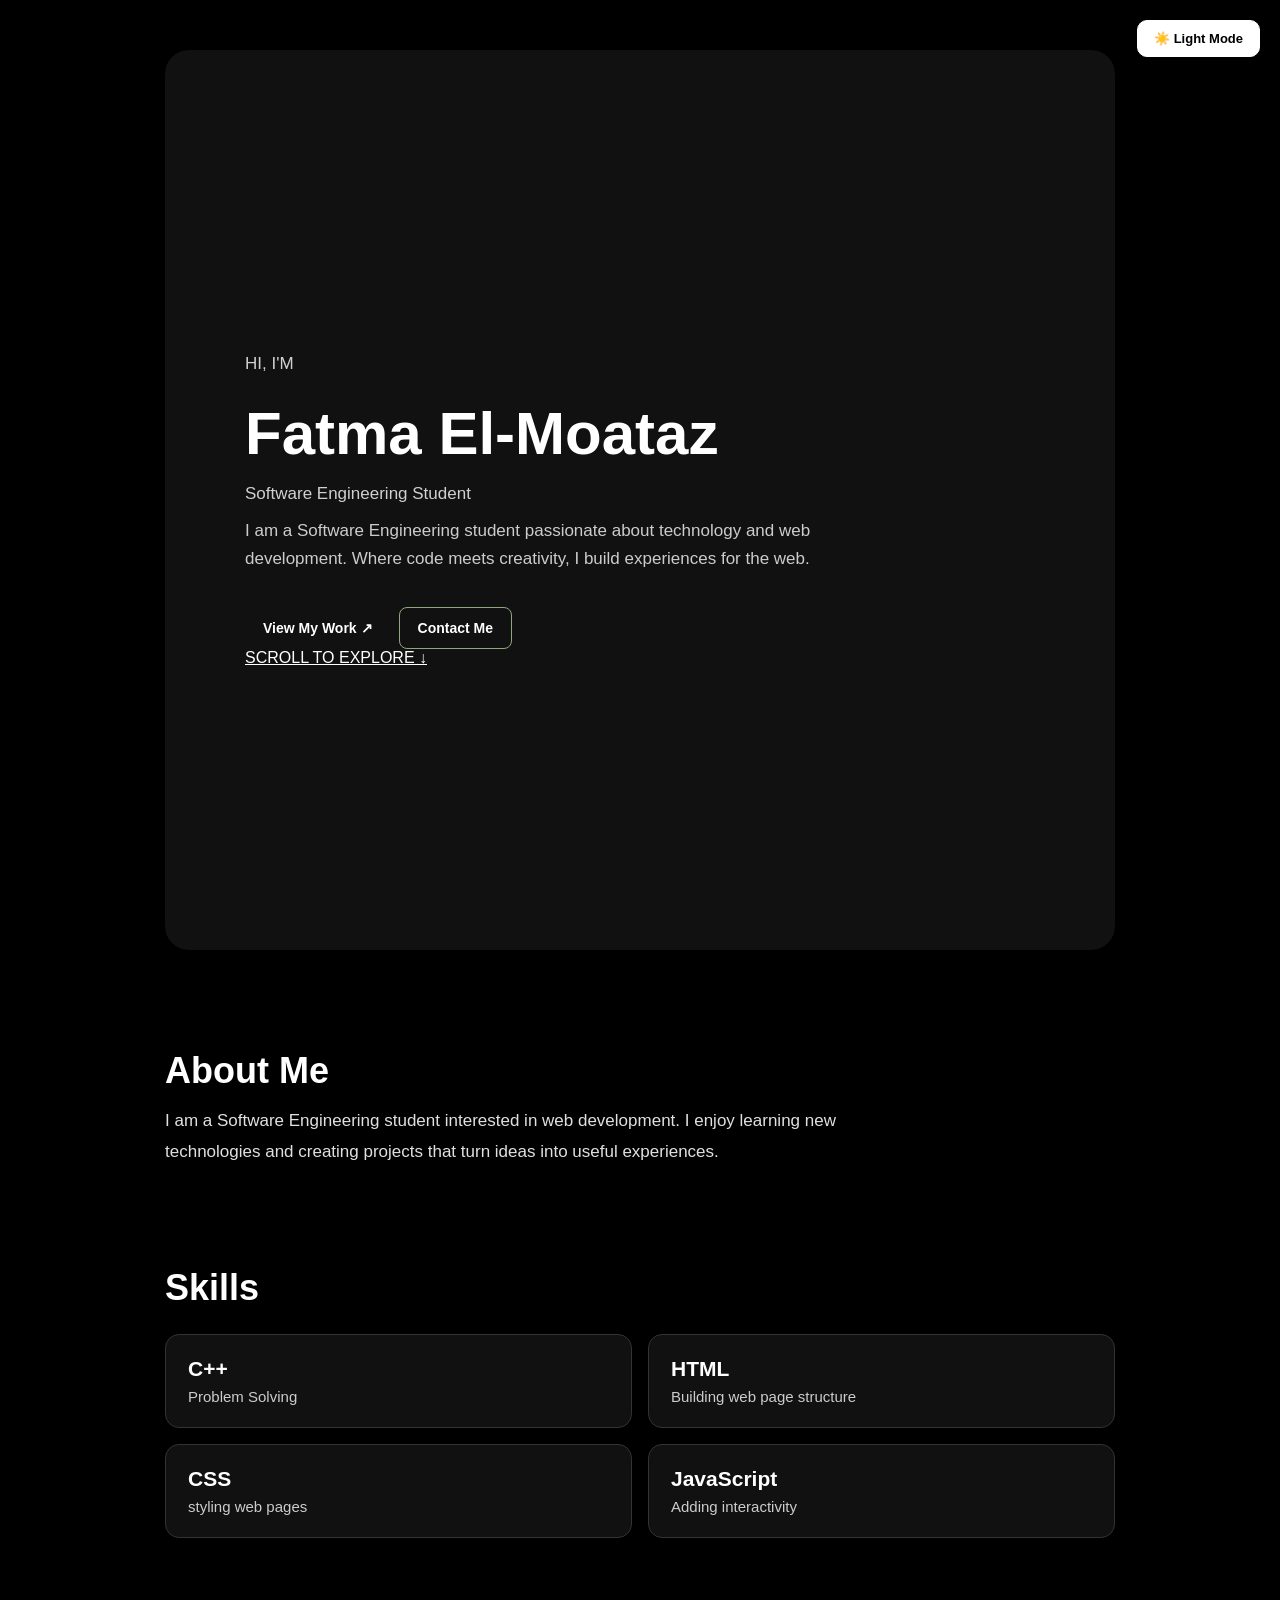
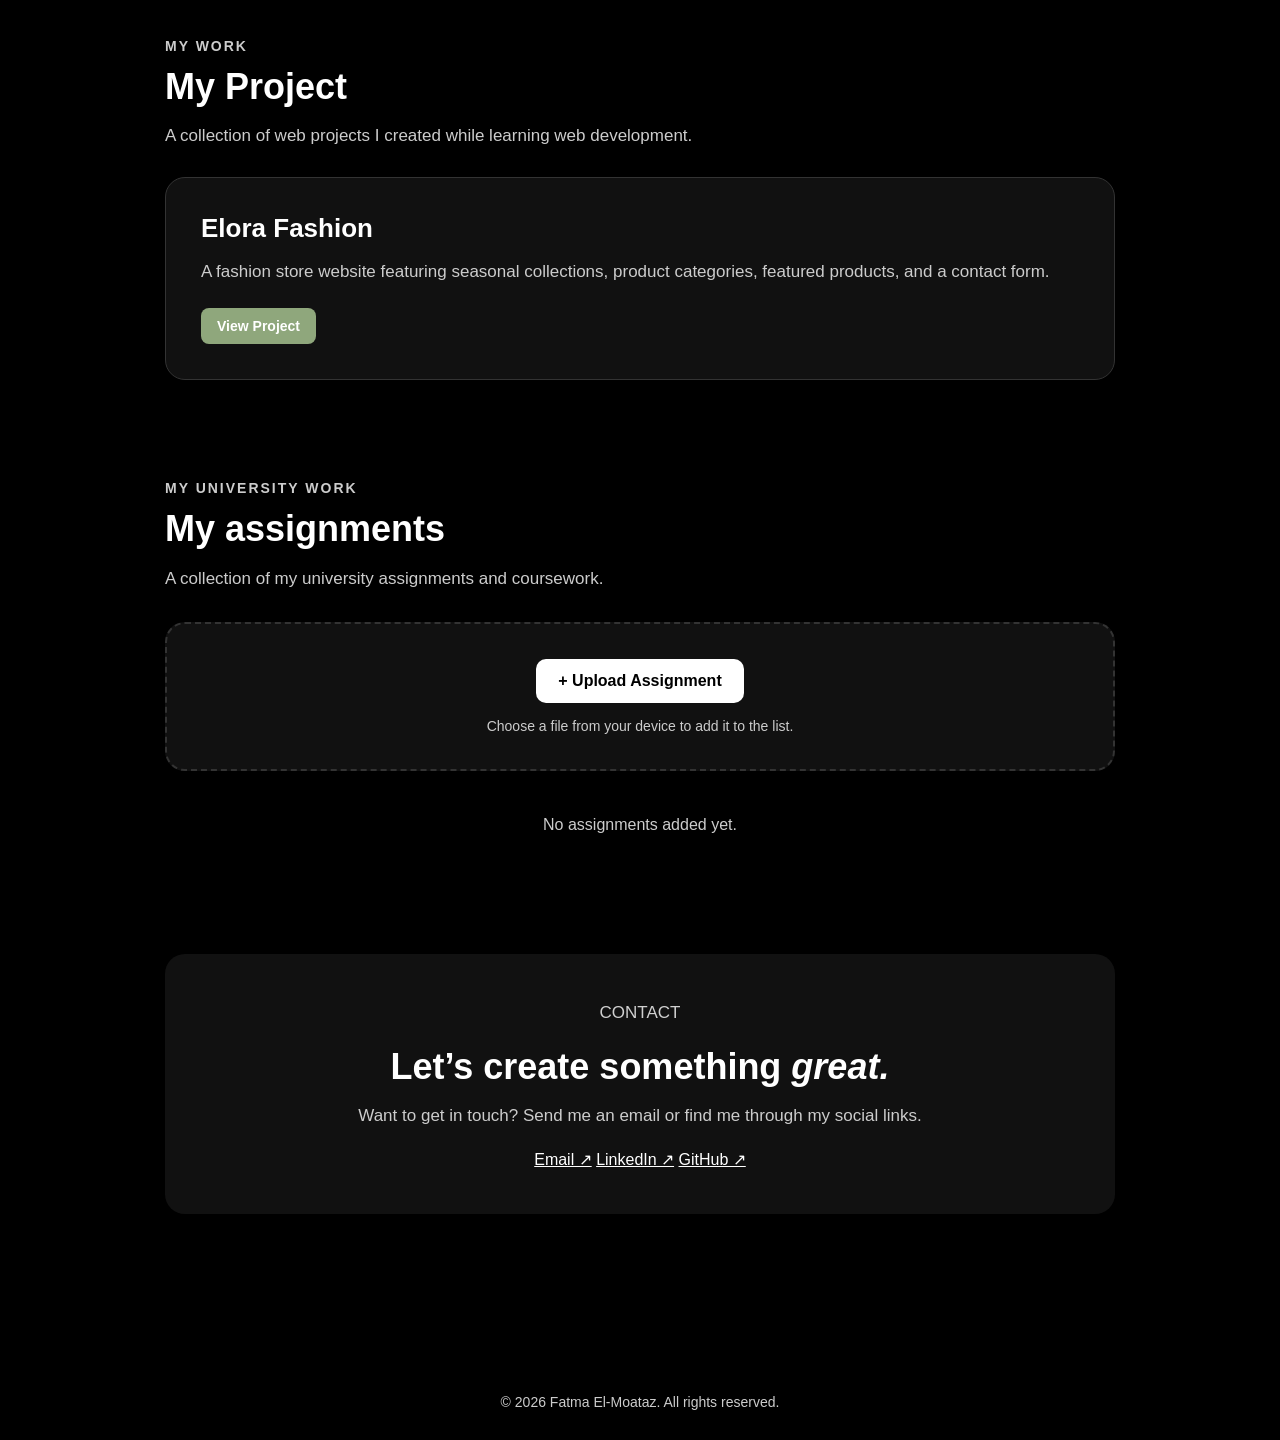
==== index.html @ 7ea6be67 "first commit" ====
<!DOCTYPE html>
<html lang="en">
    <head>
     <meta charset="UTF-8">
     <meta name="viewport" content="width=device-width, initial-scale=1.0">
    
     <title>Fatma's Portfolio</title>
     <link rel="stylesheet" href="style.css">
    
    </head>
    <body>
    <button id="theme-button" class="theme-toggle">
    ☀️ Light Mode
</button>
    <main>
    <section class="hero" id="home">
    <p class="hero-intro">HI, I'M</p>

    <h1>Fatma El-Moataz</h1>

    <p class="hero-role">Software Engineering Student</p>

    <p>
        I am a Software Engineering student passionate about
        technology and web development.
        Where code meets creativity, I build experiences for the web.
    </p>

    <div class="hero-buttons">
        <a href="#projects">View My Work ↗</a>
        <a href="#contact">Contact Me</a>
    </div>

    <a href="#about" class="scroll-down">
        SCROLL TO EXPLORE ↓
    </a>
</section>
    <section id="about">
        <h2>About Me</h2>
        <p>I am a Software Engineering student interested in web development.
           I enjoy learning new technologies and creating projects that turn ideas into useful experiences.</p>
    </section>
    <section id="skills">
        <h2>Skills</h2>
        <ul>
            <li>
                <strong>C++</strong>
               <span>Problem Solving</span>
            </li>
            <li>
              <strong>HTML</strong>
              <span>Building web page structure</span>
            </li>
            <li>
                <strong>CSS</strong>
                <span>styling web pages</span>
            </li>
            <li>
                <strong>JavaScript</strong>
                <span>Adding interactivity</span>
            </li>
        </ul>
    </section>
    <section id="projects">
        <p class="section-label">MY WORK</p>
        <h2>My Project</h2>
        <p class="projects-description">
            A collection of web projects I created while learning web development. </p>
        <div class="project-card">
            <h3>Elora Fashion</h3>
            <p>A fashion store website featuring seasonal collections,
               product categories, featured products, and a contact form.</p>
            <a href="https://fatmaalmoataz00-prog.github.io/My-website/"  target="_blank">View Project</a>   
        </div>
    </section>
    <section id="assignments">
         <p class="section-label">MY UNIVERSITY WORK</p>
         <h2>My assignments</h2>
         <p class="assignments-description">A collection of my university assignments and coursework.</p>
         <div class="upload-box">
            <label for="assignmentFile" class="upload-button">+ Upload Assignment</label>
             <input
            type="file"
            id="assignmentFile"
            accept=".pdf,.doc,.docx,.ppt,.pptx,.zip,.cpp,.txt"
            hidden>
            <p>Choose a file from your device to add it to the list.</p>
         </div>
            <div id="assignmentsList" class="assignments-list">
            <p class="empty-message">No assignments added yet.</p>
         </div>
    </section>
    <section class="contact" id="contact">
        <p class="eyebrown">CONTACT</p>
        <h2>Let’s create something <em>great.</em></h2>
        <p>Want to get in touch? Send me an email or find me through my social links.</p>
        <div class="contact-link">
            <a href="mailto:famaalmoataz00@gmail.com">Email ↗</a>
             <a href="#" title="">LinkedIn ↗</a>
             <a href="https://github.com/fatmaalmoataz00-prog" target="_blank">GitHub ↗</a>
        </div>
    </section>
    </main>
    <footer>
        <p>© 2026 Fatma El-Moataz. All rights reserved.</p>
    </footer>
    <script src="script.js"></script>
    </body>
</html>
---- style.css ----
* {
  margin: 0;
  padding: 0;
  box-sizing: border-box;
}

html {
  scroll-behavior: smooth;
}

body {
  background-color: #F7F4EE;
  color: #2F3A32;
  font-family: Arial, sans-serif;
}

main {
  max-width: 1000px;
  margin: 0 auto;
  padding: 50px 25px;
}

section {
  margin-bottom: 100px;
}

.hero {
  min-height: 100vh;
  background-color: #E7EDE3;
  border-radius: 24px;
 padding: 300px 80px 80px;
  display: flex;
  flex-direction: column;
  justify-content: flex-start;
}

.hero h1 {
  font-size: 60px;
  margin: 12px 0;
}

.hero p {
  max-width: 620px;
  font-size: 17px;
  line-height: 1.6;
  margin-bottom: 10px;
}

.hero-buttons {
 display: flex;
  align-items: center;
  gap: 8px;
  margin-top: 25px;
}

.hero-buttons a {
   display: inline-block;
  padding: 12px 18px;
  border-radius: 8px;
  text-decoration: none;
  font-size: 14px;
  font-weight: bold;
}

.hero-buttons a + a {
  background-color: transparent;
  border: 1px solid #8FA77C;
  color: #526346;
}

.hero-buttons a:hover {
  background-color: #6F875D;
  color: white;
}

h2 {
  font-size: 36px;
  margin-bottom: 14px;
}

#about {
  max-width: 760px;
}

#about p {
  font-size: 17px;
  line-height: 1.7;
  color: #667068;
}

#skills ul {
  list-style: none;
  display: grid;
  grid-template-columns: repeat(2, 1fr);
  gap: 16px;
  margin-top: 25px;
}

#skills li {
  background-color: white;
  border: 1px solid #D7E0D1;
  border-radius: 14px;
  padding: 22px;
  display: flex;
  flex-direction: column;
  gap: 7px;
  box-shadow: 0 5px 15px rgba(47, 58, 50, 0.06);
}

#skills li strong {
  color: #526346;
  font-size: 21px;
}

#skills li span {
  color: #667068;
  font-size: 15px;
}

.section-label,
.eyebrow {
  color: #6F875D;
  font-size: 14px;
  font-weight: bold;
  letter-spacing: 2px;
  margin-bottom: 12px;
}

.projects-description {
  max-width: 550px;
  color: #667068;
  font-size: 17px;
  line-height: 1.6;
  margin-bottom: 28px;
}

.project-card {
  background-color: white;
  border: 1px solid #D7E0D1;
  border-radius: 20px;
  padding: 35px;
  box-shadow: 0 6px 18px rgba(47, 58, 50, 0.08);
}

.project-card h3 {
  font-size: 26px;
  margin-bottom: 14px;
}

.project-card p {
  color: #667068;
  font-size: 17px;
  line-height: 1.6;
  margin-bottom: 22px;
}

.project-card a {
  display: inline-block;
  background-color: #8FA77C;
  color: white;
  padding: 10px 16px;
  border-radius: 8px;
  text-decoration: none;
  font-size: 14px;
  font-weight: bold;
}

.contact {
  background-color: #E7EDE3;
  border-radius: 20px;
  padding: 45px;
  text-align: center;
}

.contact p {
  color: #667068;
  font-size: 17px;
  line-height: 1.6;
  margin-bottom: 20px;
}

.contact-links {
  display: flex;
  justify-content: center;
  gap: 20px;
}

.contact-links a {
  color: #2F3A32;
  font-weight: bold;
  text-decoration: none;
  border-bottom: 2px solid #8FA77C;
  padding-bottom: 4px;
}

footer {
  text-align: center;
  padding: 30px 20px;
  color: #667068;
  font-size: 14px;
}

@media (max-width: 700px) {
  main {
    padding: 20px;
  }

  section {
    margin-bottom: 70px;
  }

  .hero {
    min-height: 90vh;
    padding: 170px 30px 50px;
    border-radius: 18px;
  }

  .hero h1 {
    font-size: 42px;
  }

  #skills ul {
    grid-template-columns: 1fr;
  }

  .contact,
  .project-card {
    padding: 28px;
  }

  .contact-links {
    flex-wrap: wrap;
  }
}
.assignments-description {
  color: #667068;
  font-size: 17px;
  line-height: 1.8;
  margin-bottom: 28px;
}
.upload-box {
  background-color: #E7EDE3;
    border: 2px dashed #8FA77C;
    border-radius: 20px;
    padding: 35px 20px;
    text-align: center;
    margin-bottom: 25px;
}
.upload-button {
  display: inline-block;
    background-color: #244C34;
    color: white;
    padding: 13px 22px;
    border-radius: 10px;
    font-weight: bold;
    cursor: pointer;
    transition: 0.3s ease;
}
.upload-button:hover {
    background-color: #62804F;
    transform: translateY(-2px);
}
.upload-box p {
    margin-top: 15px;
    color: #667068;
    font-size: 14px;
}

.assignments-list {
    display: grid;
    gap: 14px;
}

.assignment-item {
    display: flex;
    align-items: center;
    gap: 15px;
    background: white;
    border: 1px solid #DCE4D6;
    border-radius: 14px;
    padding: 18px;
    overflow-wrap: anywhere;
}

.assignment-icon {
    font-size: 28px;
}

.assignment-info {
    flex: 1;
    min-width: 0;
}

.assignment-info h3 {
    font-size: 16px;
    color: #244C34;
    overflow-wrap: anywhere;
}

.assignment-info p {
    font-size: 13px;
    color: #667068;
}

.assignment-download {
    color: #315D40;
    font-weight: bold;
    text-decoration: none;
    font-size: 14px;
}

.empty-message {
    color: #667068;
    text-align: center;
    padding: 20px;
}

@media (max-width: 500px) {
    .assignment-item {
        align-items: flex-start;
        flex-wrap: wrap;
        padding: 15px;
    }
}

.theme-toggle {
  position: fixed;
  top: 20px;
  right: 20px;
  z-index: 1000;
  padding: 10px 16px;
  background-color: #8FA77C;
  color: #26352B;
  border: 1px solid #8FA77C;
  border-radius: 10px;
  font-size: 13px;
  font-weight: bold;
  cursor: pointer;
  transition: 0.3s ease;
}

.theme-toggle:hover {
  transform: translateY(-2px);
}

body,
body * {
  transition: background-color 0.3s ease, color 0.3s ease;
}

body.light-mode {
  background-color: #F7F4EE;
  color: #2F3A32;
}

body.light-mode .hero {
  background-color: #E7EDE3;
  color: #2F3A32;
}

body.light-mode .hero h1,
body.light-mode h2,
body.light-mode h3 {
  color: #2F3A32;
}

body.light-mode .hero-role,
body.light-mode .hero-intro,
body.light-mode .section-label,
body.light-mode .eyebrow,
body.light-mode .eyebrown {
  color: #526346;
}

body.light-mode #about p,
body.light-mode .projects-description,
body.light-mode .project-card p,
body.light-mode #skills li span,
body.light-mode .contact p {
  color: #667068;
}

body.light-mode #skills li,
body.light-mode .project-card,
body.light-mode .contact {
  background-color: #FFFFFF;
  color: #2F3A32;
  border-color: #D7E0D1;
}

body.light-mode .hero-buttons a + a {
  color: #526346;
}

body.light-mode .contact-link a,
body.light-mode .contact-links a {
  color: #2F3A32;
}

body.light-mode footer {
  color: #667068;
}

body.light-mode .scroll-down {
  color: #526346;
}

/* Dark Mode - Black & White */

body:not(.light-mode) {
  background-color: #000000;
  color: #FFFFFF;
}

body:not(.light-mode) .hero,
body:not(.light-mode) .contact {
  background-color: #111111;
  color: #FFFFFF;
  border-color: #333333;
}

body:not(.light-mode) h1,
body:not(.light-mode) h2,
body:not(.light-mode) h3 {
  color: #FFFFFF;
}

body:not(.light-mode) p,
body:not(.light-mode) .hero-role,
body:not(.light-mode) .hero-intro,
body:not(.light-mode) .section-label,
body:not(.light-mode) .eyebrow,
body:not(.light-mode) .eyebrown,
body:not(.light-mode) footer {
  color: #D0D0D0;
}

body:not(.light-mode) #skills li,
body:not(.light-mode) .project-card {
  background-color: #111111;
  color: #FFFFFF;
  border: 1px solid #333333;
}

body:not(.light-mode) a {
  color: #FFFFFF;
}

body:not(.light-mode) .theme-toggle {
  background-color: #FFFFFF;
  color: #000000;
  border: 1px solid #FFFFFF;
}

body:not(.light-mode) .hero-buttons a + a {
  color: #FFFFFF;
}

body:not(.light-mode) .scroll-down,
body:not(.light-mode) .contact-link a,
body:not(.light-mode) .contact-links a {
  color: #FFFFFF;
}

body:not(.light-mode) {
    background-color: #000000;
    color: #FFFFFF;
}

body:not(.light-mode) .hero,
body:not(.light-mode) .contact,
body:not(.light-mode) .upload-box {
    background-color: #111111;
    color: #FFFFFF;
    border-color: #333333;
}

body:not(.light-mode) h1,
body:not(.light-mode) h2,
body:not(.light-mode) h3,
body:not(.light-mode) strong {
    color: #FFFFFF;
}

body:not(.light-mode) p,
body:not(.light-mode) .section-label,
body:not(.light-mode) .eyebrow,
body:not(.light-mode) .assignments-description,
body:not(.light-mode) .empty-message,
body:not(.light-mode) footer {
    color: #CCCCCC;
}

body:not(.light-mode) #skills li,
body:not(.light-mode) .project-card,
body:not(.light-mode) .assignment-item {
    background-color: #111111;
    color: #FFFFFF;
    border: 1px solid #333333;
    box-shadow: none;
}

body:not(.light-mode) #skills li strong,
body:not(.light-mode) .assignment-info h3 {
    color: #FFFFFF;
}

body:not(.light-mode) #skills li span,
body:not(.light-mode) .project-card p,
body:not(.light-mode) .assignment-info p {
    color: #CCCCCC;
}
body:not(.light-mode) .upload-button {
    background-color: #FFFFFF;
    color: #000000;
}

body:not(.light-mode) .upload-button:hover {
    background-color: #DDDDDD;
    color: #000000;
}

body:not(.light-mode) .assignment-download,
body:not(.light-mode) .contact-links a,
body:not(.light-mode) .hero-buttons a + a,
body:not(.light-mode) .scroll-down {
    color: #FFFFFF;
}

body:not(.light-mode) .assignment-download,
body:not(.light-mode) .contact-links a {
    border-color: #FFFFFF;
}
body:not(.light-mode) .theme-toggle {
    background-color: #FFFFFF;
    color: #000000;
    border-color: #FFFFFF;
}

body,
body * {
    transition:
        background-color 0.3s ease,
        color 0.3s ease,
        border-color 0.3s ease;
}

body:not(.light-mode) #about p {
    color: #E0E0E0;
    line-height: 1.8;
}

body:not(.light-mode) #about h2 {
    color: #FFFFFF;
}
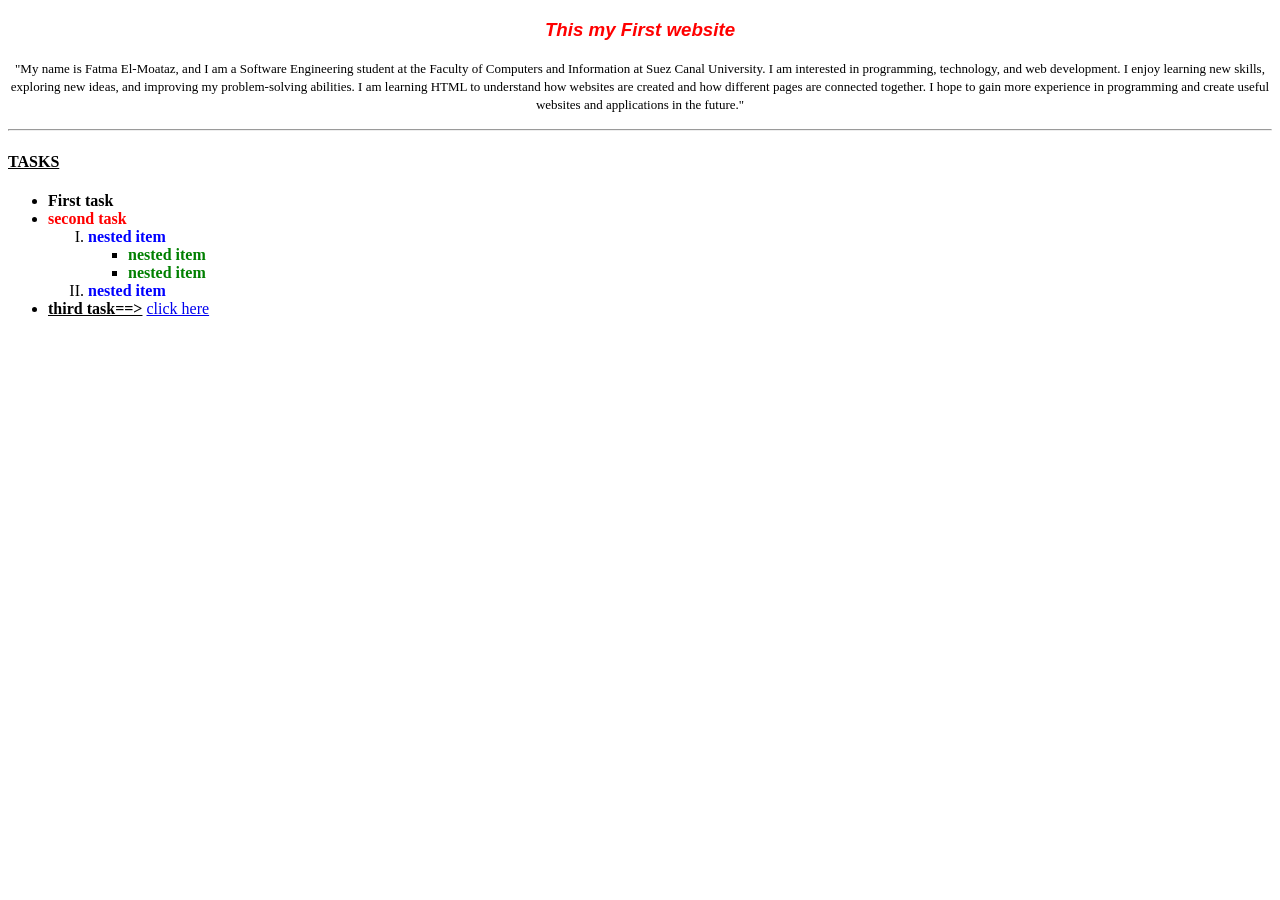
==== commit 30a4b774: "Add files via upload" ====
--- a/index.html
+++ b/index.html
@@ -1,109 +1,38 @@
-<!DOCTYPE html>
-<html lang="en">
-    <head>
-     <meta charset="UTF-8">
-     <meta name="viewport" content="width=device-width, initial-scale=1.0">
-    
-     <title>Fatma's Portfolio</title>
-     <link rel="stylesheet" href="style.css">
-    
-    </head>
-    <body>
-    <button id="theme-button" class="theme-toggle">
-    ☀️ Light Mode
-</button>
-    <main>
-    <section class="hero" id="home">
-    <p class="hero-intro">HI, I'M</p>
-
-    <h1>Fatma El-Moataz</h1>
-
-    <p class="hero-role">Software Engineering Student</p>
-
-    <p>
-        I am a Software Engineering student passionate about
-        technology and web development.
-        Where code meets creativity, I build experiences for the web.
-    </p>
-
-    <div class="hero-buttons">
-        <a href="#projects">View My Work ↗</a>
-        <a href="#contact">Contact Me</a>
-    </div>
-
-    <a href="#about" class="scroll-down">
-        SCROLL TO EXPLORE ↓
-    </a>
-</section>
-    <section id="about">
-        <h2>About Me</h2>
-        <p>I am a Software Engineering student interested in web development.
-           I enjoy learning new technologies and creating projects that turn ideas into useful experiences.</p>
-    </section>
-    <section id="skills">
-        <h2>Skills</h2>
-        <ul>
-            <li>
-                <strong>C++</strong>
-               <span>Problem Solving</span>
-            </li>
-            <li>
-              <strong>HTML</strong>
-              <span>Building web page structure</span>
-            </li>
-            <li>
-                <strong>CSS</strong>
-                <span>styling web pages</span>
-            </li>
-            <li>
-                <strong>JavaScript</strong>
-                <span>Adding interactivity</span>
-            </li>
-        </ul>
-    </section>
-    <section id="projects">
-        <p class="section-label">MY WORK</p>
-        <h2>My Project</h2>
-        <p class="projects-description">
-            A collection of web projects I created while learning web development. </p>
-        <div class="project-card">
-            <h3>Elora Fashion</h3>
-            <p>A fashion store website featuring seasonal collections,
-               product categories, featured products, and a contact form.</p>
-            <a href="https://fatmaalmoataz00-prog.github.io/My-website/"  target="_blank">View Project</a>   
-        </div>
-    </section>
-    <section id="assignments">
-         <p class="section-label">MY UNIVERSITY WORK</p>
-         <h2>My assignments</h2>
-         <p class="assignments-description">A collection of my university assignments and coursework.</p>
-         <div class="upload-box">
-            <label for="assignmentFile" class="upload-button">+ Upload Assignment</label>
-             <input
-            type="file"
-            id="assignmentFile"
-            accept=".pdf,.doc,.docx,.ppt,.pptx,.zip,.cpp,.txt"
-            hidden>
-            <p>Choose a file from your device to add it to the list.</p>
-         </div>
-            <div id="assignmentsList" class="assignments-list">
-            <p class="empty-message">No assignments added yet.</p>
-         </div>
-    </section>
-    <section class="contact" id="contact">
-        <p class="eyebrown">CONTACT</p>
-        <h2>Let’s create something <em>great.</em></h2>
-        <p>Want to get in touch? Send me an email or find me through my social links.</p>
-        <div class="contact-link">
-            <a href="mailto:famaalmoataz00@gmail.com">Email ↗</a>
-             <a href="#" title="">LinkedIn ↗</a>
-             <a href="https://github.com/fatmaalmoataz00-prog" target="_blank">GitHub ↗</a>
-        </div>
-    </section>
-    </main>
-    <footer>
-        <p>© 2026 Fatma El-Moataz. All rights reserved.</p>
-    </footer>
-    <script src="script.js"></script>
-    </body>
-</html>+
+<!DOCTYPE html>
+<html>
+<head>
+    <title>My First Website</title>
+</head>
+<body>
+    <h3 align="center"><font color="red" face="arial"><i>This my First website</i></font></h3>
+    <p align="center"> 
+        <font size="2">"My name is Fatma El-Moataz, and I am a Software Engineering student
+        at the Faculty of Computers and Information at Suez Canal University.
+        I am interested in programming, technology, and web development.
+        I enjoy learning new skills, exploring new ideas, and improving my
+        problem-solving abilities. I am learning HTML to understand how
+        websites are created and how different pages are connected together.
+        I hope to gain more experience in programming and create useful
+        websites and applications in the future."</font>
+    </p>
+
+    <hr>
+    <h4><u>TASKS</u></h4>
+    <ul>
+        <li><b>First task</b></li>
+        <li><font color ="red"><b>second task</b></font>
+            <ol type="I">
+                <li><font color="blue"><b>nested item</b></font>
+                    <ul>
+                        <li><font color="green"><b>nested item</b></font></li>
+                        <li><font color="green"><b>nested item</b></font></li>
+                    </ul>
+                </li>
+                <li><font color="blue"><b>nested item</b></font></li>
+            </ol>
+        </li>
+        <li><b><u>third task==&gt;</u></b> <a href="page2.html#end">click here</a></li>
+    </ul>
+</body>
+</html>
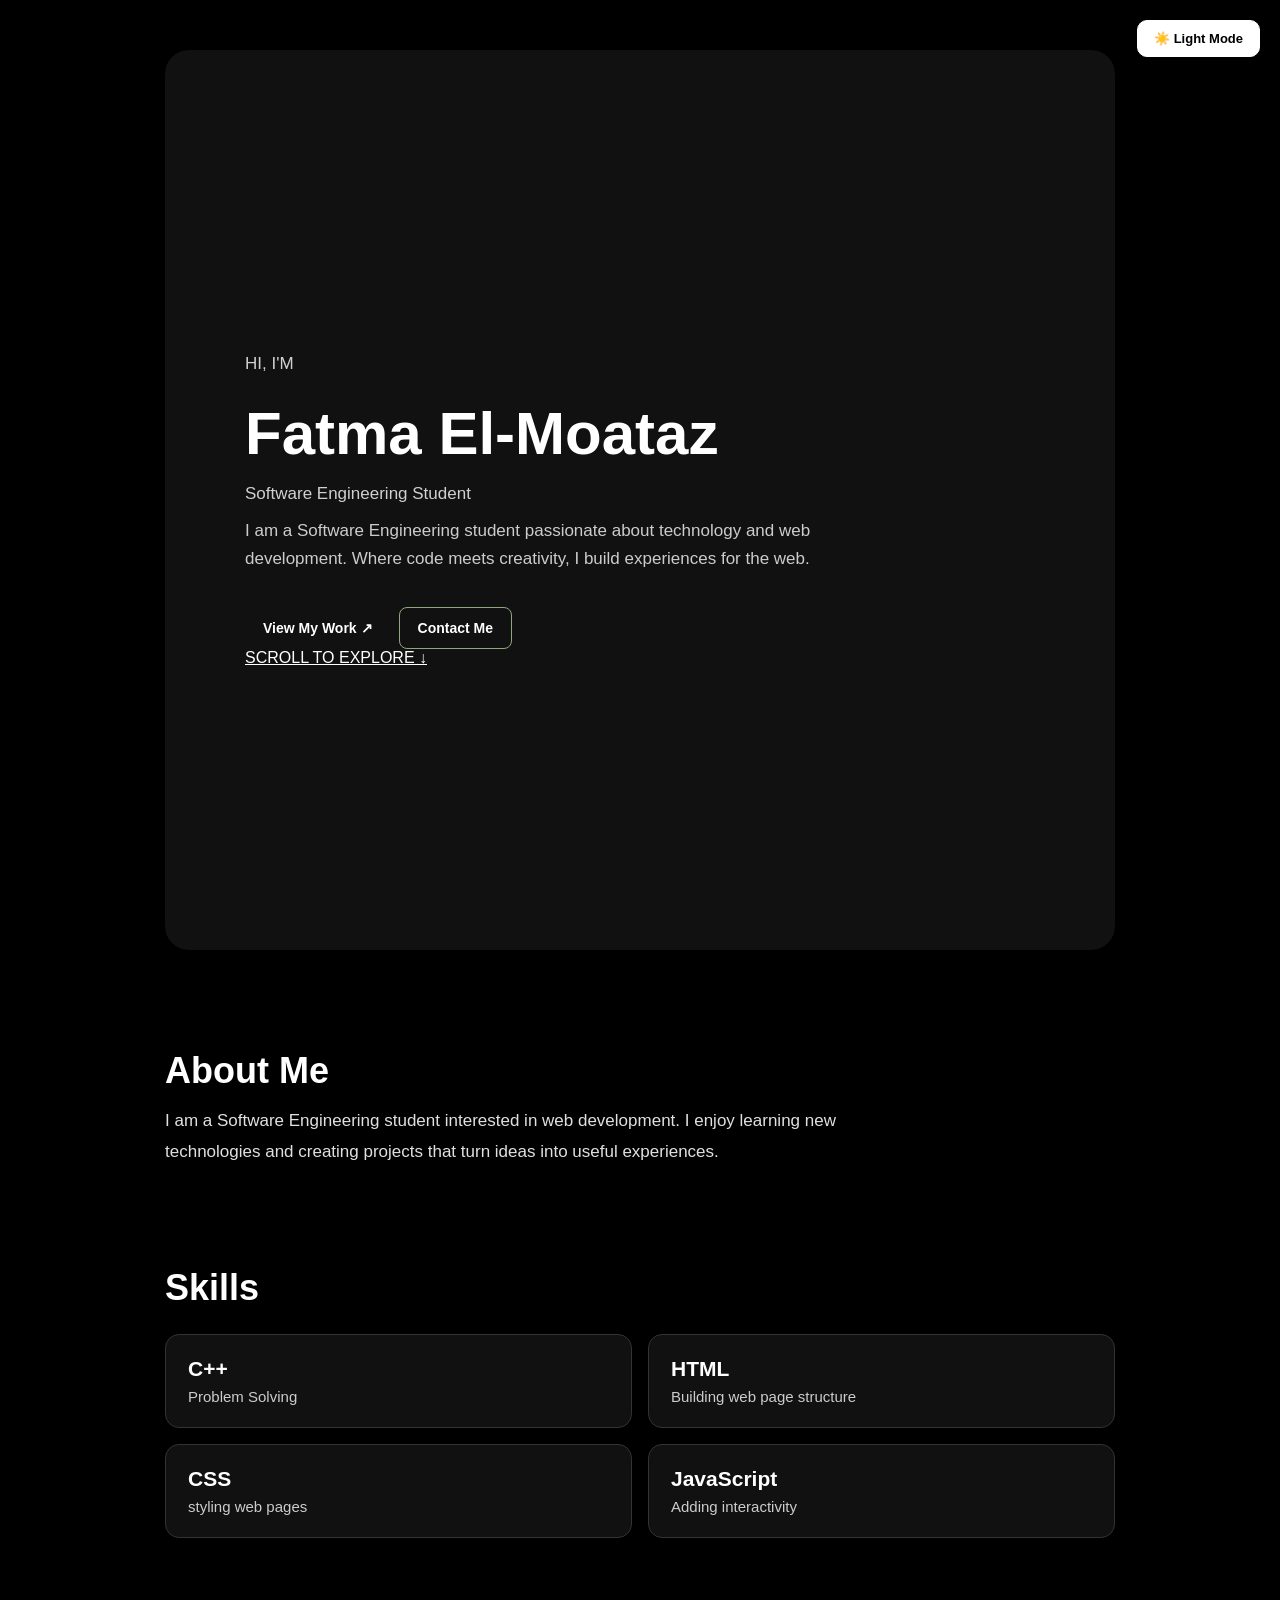
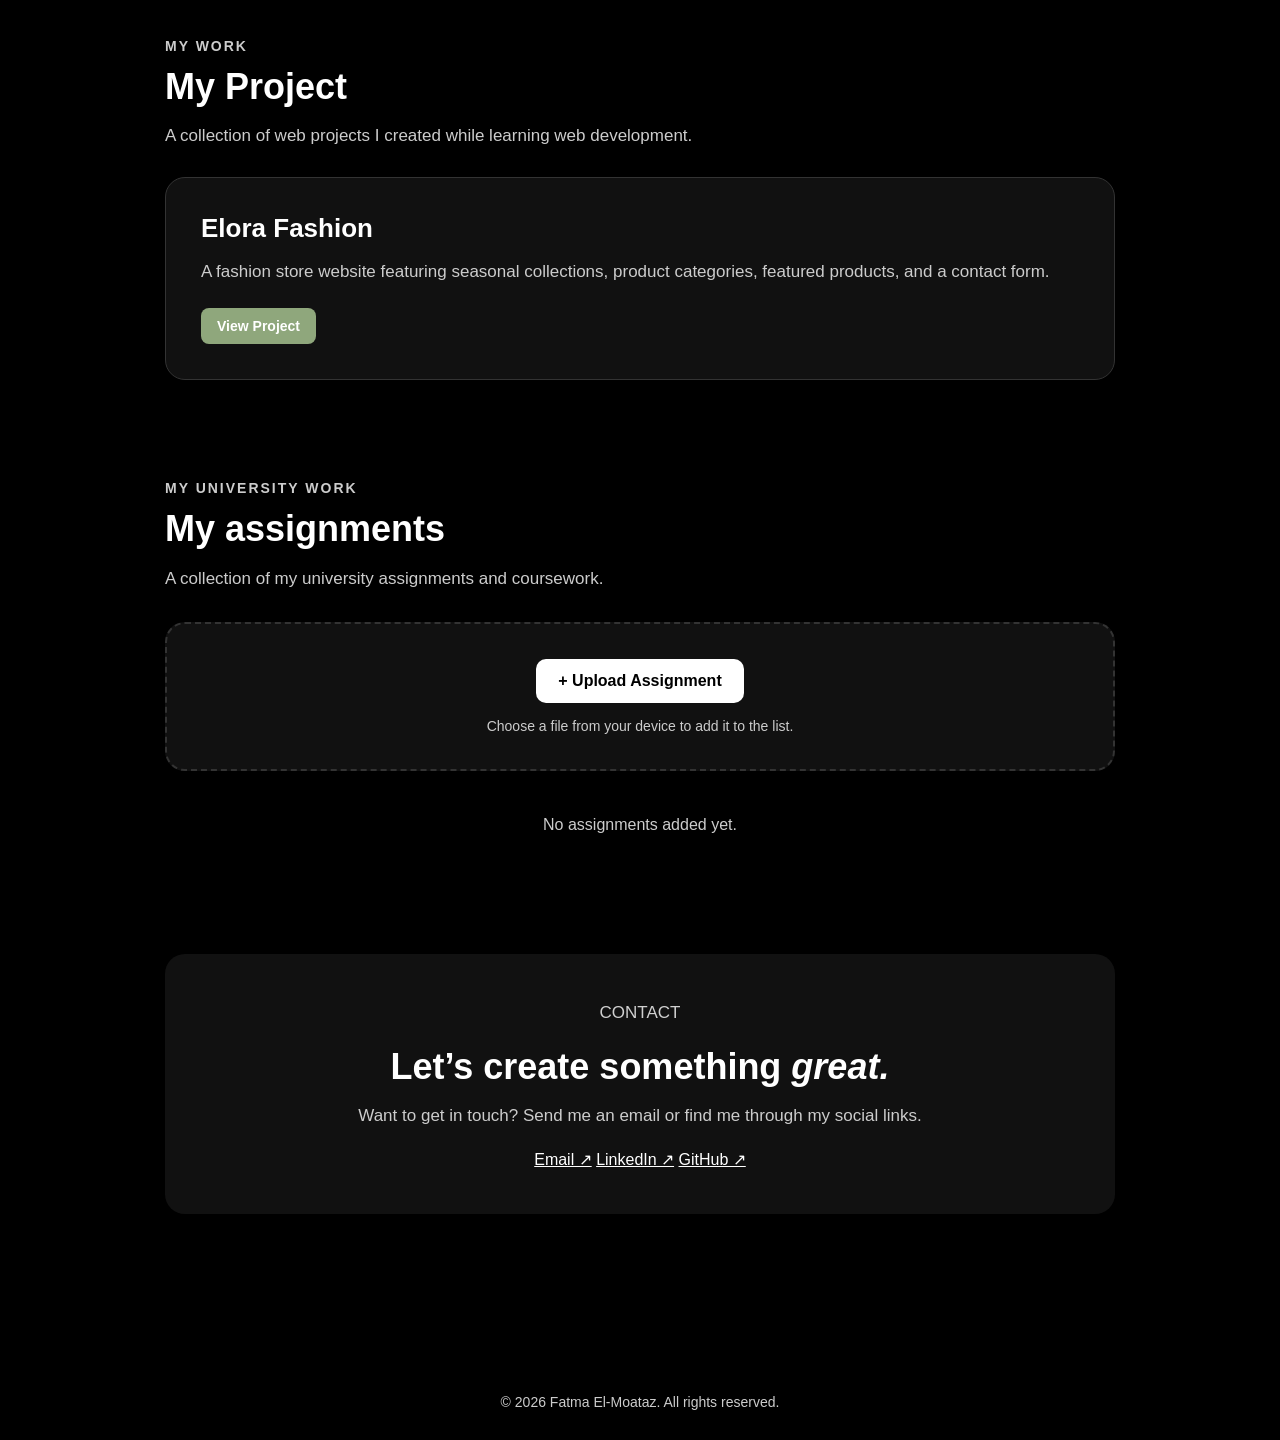
==== commit 790051f4: "Revamp index.html for portfolio website Updated the HTML structure and content for Fatma's portfolio" ====
--- a/index.html
+++ b/index.html
@@ -1,38 +1,109 @@
+<!DOCTYPE html>
+<html lang="en">
+    <head>
+     <meta charset="UTF-8">
+     <meta name="viewport" content="width=device-width, initial-scale=1.0">
+    
+     <title>Fatma's Portfolio</title>
+     <link rel="stylesheet" href="style.css">
+    
+    </head>
+    <body>
+    <button id="theme-button" class="theme-toggle">
+    ☀️ Light Mode
+</button>
+    <main>
+    <section class="hero" id="home">
+    <p class="hero-intro">HI, I'M</p>
 
-<!DOCTYPE html>
-<html>
-<head>
-    <title>My First Website</title>
-</head>
-<body>
-    <h3 align="center"><font color="red" face="arial"><i>This my First website</i></font></h3>
-    <p align="center"> 
-        <font size="2">"My name is Fatma El-Moataz, and I am a Software Engineering student
-        at the Faculty of Computers and Information at Suez Canal University.
-        I am interested in programming, technology, and web development.
-        I enjoy learning new skills, exploring new ideas, and improving my
-        problem-solving abilities. I am learning HTML to understand how
-        websites are created and how different pages are connected together.
-        I hope to gain more experience in programming and create useful
-        websites and applications in the future."</font>
+    <h1>Fatma El-Moataz</h1>
+
+    <p class="hero-role">Software Engineering Student</p>
+
+    <p>
+        I am a Software Engineering student passionate about
+        technology and web development.
+        Where code meets creativity, I build experiences for the web.
     </p>
 
-    <hr>
-    <h4><u>TASKS</u></h4>
-    <ul>
-        <li><b>First task</b></li>
-        <li><font color ="red"><b>second task</b></font>
-            <ol type="I">
-                <li><font color="blue"><b>nested item</b></font>
-                    <ul>
-                        <li><font color="green"><b>nested item</b></font></li>
-                        <li><font color="green"><b>nested item</b></font></li>
-                    </ul>
-                </li>
-                <li><font color="blue"><b>nested item</b></font></li>
-            </ol>
-        </li>
-        <li><b><u>third task==&gt;</u></b> <a href="page2.html#end">click here</a></li>
-    </ul>
-</body>
+    <div class="hero-buttons">
+        <a href="#projects">View My Work ↗</a>
+        <a href="#contact">Contact Me</a>
+    </div>
+
+    <a href="#about" class="scroll-down">
+        SCROLL TO EXPLORE ↓
+    </a>
+</section>
+    <section id="about">
+        <h2>About Me</h2>
+        <p>I am a Software Engineering student interested in web development.
+           I enjoy learning new technologies and creating projects that turn ideas into useful experiences.</p>
+    </section>
+    <section id="skills">
+        <h2>Skills</h2>
+        <ul>
+            <li>
+                <strong>C++</strong>
+               <span>Problem Solving</span>
+            </li>
+            <li>
+              <strong>HTML</strong>
+              <span>Building web page structure</span>
+            </li>
+            <li>
+                <strong>CSS</strong>
+                <span>styling web pages</span>
+            </li>
+            <li>
+                <strong>JavaScript</strong>
+                <span>Adding interactivity</span>
+            </li>
+        </ul>
+    </section>
+    <section id="projects">
+        <p class="section-label">MY WORK</p>
+        <h2>My Project</h2>
+        <p class="projects-description">
+            A collection of web projects I created while learning web development. </p>
+        <div class="project-card">
+            <h3>Elora Fashion</h3>
+            <p>A fashion store website featuring seasonal collections,
+               product categories, featured products, and a contact form.</p>
+            <a href="https://fatmaalmoataz00-prog.github.io/My-website/"  target="_blank">View Project</a>   
+        </div>
+    </section>
+    <section id="assignments">
+         <p class="section-label">MY UNIVERSITY WORK</p>
+         <h2>My assignments</h2>
+         <p class="assignments-description">A collection of my university assignments and coursework.</p>
+         <div class="upload-box">
+            <label for="assignmentFile" class="upload-button">+ Upload Assignment</label>
+             <input
+            type="file"
+            id="assignmentFile"
+            accept=".pdf,.doc,.docx,.ppt,.pptx,.zip,.cpp,.txt"
+            hidden>
+            <p>Choose a file from your device to add it to the list.</p>
+         </div>
+            <div id="assignmentsList" class="assignments-list">
+            <p class="empty-message">No assignments added yet.</p>
+         </div>
+    </section>
+    <section class="contact" id="contact">
+        <p class="eyebrown">CONTACT</p>
+        <h2>Let’s create something <em>great.</em></h2>
+        <p>Want to get in touch? Send me an email or find me through my social links.</p>
+        <div class="contact-link">
+            <a href="mailto:famaalmoataz00@gmail.com">Email ↗</a>
+             <a href="#" title="">LinkedIn ↗</a>
+             <a href="https://github.com/fatmaalmoataz00-prog" target="_blank">GitHub ↗</a>
+        </div>
+    </section>
+    </main>
+    <footer>
+        <p>© 2026 Fatma El-Moataz. All rights reserved.</p>
+    </footer>
+    <script src="script.js"></script>
+    </body>
 </html>
--- a/style.css
+++ b/style.css
@@ -0,0 +1,555 @@
+* {
+  margin: 0;
+  padding: 0;
+  box-sizing: border-box;
+}
+
+html {
+  scroll-behavior: smooth;
+}
+
+body {
+  background-color: #F7F4EE;
+  color: #2F3A32;
+  font-family: Arial, sans-serif;
+}
+
+main {
+  max-width: 1000px;
+  margin: 0 auto;
+  padding: 50px 25px;
+}
+
+section {
+  margin-bottom: 100px;
+}
+
+.hero {
+  min-height: 100vh;
+  background-color: #E7EDE3;
+  border-radius: 24px;
+ padding: 300px 80px 80px;
+  display: flex;
+  flex-direction: column;
+  justify-content: flex-start;
+}
+
+.hero h1 {
+  font-size: 60px;
+  margin: 12px 0;
+}
+
+.hero p {
+  max-width: 620px;
+  font-size: 17px;
+  line-height: 1.6;
+  margin-bottom: 10px;
+}
+
+.hero-buttons {
+ display: flex;
+  align-items: center;
+  gap: 8px;
+  margin-top: 25px;
+}
+
+.hero-buttons a {
+   display: inline-block;
+  padding: 12px 18px;
+  border-radius: 8px;
+  text-decoration: none;
+  font-size: 14px;
+  font-weight: bold;
+}
+
+.hero-buttons a + a {
+  background-color: transparent;
+  border: 1px solid #8FA77C;
+  color: #526346;
+}
+
+.hero-buttons a:hover {
+  background-color: #6F875D;
+  color: white;
+}
+
+h2 {
+  font-size: 36px;
+  margin-bottom: 14px;
+}
+
+#about {
+  max-width: 760px;
+}
+
+#about p {
+  font-size: 17px;
+  line-height: 1.7;
+  color: #667068;
+}
+
+#skills ul {
+  list-style: none;
+  display: grid;
+  grid-template-columns: repeat(2, 1fr);
+  gap: 16px;
+  margin-top: 25px;
+}
+
+#skills li {
+  background-color: white;
+  border: 1px solid #D7E0D1;
+  border-radius: 14px;
+  padding: 22px;
+  display: flex;
+  flex-direction: column;
+  gap: 7px;
+  box-shadow: 0 5px 15px rgba(47, 58, 50, 0.06);
+}
+
+#skills li strong {
+  color: #526346;
+  font-size: 21px;
+}
+
+#skills li span {
+  color: #667068;
+  font-size: 15px;
+}
+
+.section-label,
+.eyebrow {
+  color: #6F875D;
+  font-size: 14px;
+  font-weight: bold;
+  letter-spacing: 2px;
+  margin-bottom: 12px;
+}
+
+.projects-description {
+  max-width: 550px;
+  color: #667068;
+  font-size: 17px;
+  line-height: 1.6;
+  margin-bottom: 28px;
+}
+
+.project-card {
+  background-color: white;
+  border: 1px solid #D7E0D1;
+  border-radius: 20px;
+  padding: 35px;
+  box-shadow: 0 6px 18px rgba(47, 58, 50, 0.08);
+}
+
+.project-card h3 {
+  font-size: 26px;
+  margin-bottom: 14px;
+}
+
+.project-card p {
+  color: #667068;
+  font-size: 17px;
+  line-height: 1.6;
+  margin-bottom: 22px;
+}
+
+.project-card a {
+  display: inline-block;
+  background-color: #8FA77C;
+  color: white;
+  padding: 10px 16px;
+  border-radius: 8px;
+  text-decoration: none;
+  font-size: 14px;
+  font-weight: bold;
+}
+
+.contact {
+  background-color: #E7EDE3;
+  border-radius: 20px;
+  padding: 45px;
+  text-align: center;
+}
+
+.contact p {
+  color: #667068;
+  font-size: 17px;
+  line-height: 1.6;
+  margin-bottom: 20px;
+}
+
+.contact-links {
+  display: flex;
+  justify-content: center;
+  gap: 20px;
+}
+
+.contact-links a {
+  color: #2F3A32;
+  font-weight: bold;
+  text-decoration: none;
+  border-bottom: 2px solid #8FA77C;
+  padding-bottom: 4px;
+}
+
+footer {
+  text-align: center;
+  padding: 30px 20px;
+  color: #667068;
+  font-size: 14px;
+}
+
+@media (max-width: 700px) {
+  main {
+    padding: 20px;
+  }
+
+  section {
+    margin-bottom: 70px;
+  }
+
+  .hero {
+    min-height: 90vh;
+    padding: 170px 30px 50px;
+    border-radius: 18px;
+  }
+
+  .hero h1 {
+    font-size: 42px;
+  }
+
+  #skills ul {
+    grid-template-columns: 1fr;
+  }
+
+  .contact,
+  .project-card {
+    padding: 28px;
+  }
+
+  .contact-links {
+    flex-wrap: wrap;
+  }
+}
+.assignments-description {
+  color: #667068;
+  font-size: 17px;
+  line-height: 1.8;
+  margin-bottom: 28px;
+}
+.upload-box {
+  background-color: #E7EDE3;
+    border: 2px dashed #8FA77C;
+    border-radius: 20px;
+    padding: 35px 20px;
+    text-align: center;
+    margin-bottom: 25px;
+}
+.upload-button {
+  display: inline-block;
+    background-color: #244C34;
+    color: white;
+    padding: 13px 22px;
+    border-radius: 10px;
+    font-weight: bold;
+    cursor: pointer;
+    transition: 0.3s ease;
+}
+.upload-button:hover {
+    background-color: #62804F;
+    transform: translateY(-2px);
+}
+.upload-box p {
+    margin-top: 15px;
+    color: #667068;
+    font-size: 14px;
+}
+
+.assignments-list {
+    display: grid;
+    gap: 14px;
+}
+
+.assignment-item {
+    display: flex;
+    align-items: center;
+    gap: 15px;
+    background: white;
+    border: 1px solid #DCE4D6;
+    border-radius: 14px;
+    padding: 18px;
+    overflow-wrap: anywhere;
+}
+
+.assignment-icon {
+    font-size: 28px;
+}
+
+.assignment-info {
+    flex: 1;
+    min-width: 0;
+}
+
+.assignment-info h3 {
+    font-size: 16px;
+    color: #244C34;
+    overflow-wrap: anywhere;
+}
+
+.assignment-info p {
+    font-size: 13px;
+    color: #667068;
+}
+
+.assignment-download {
+    color: #315D40;
+    font-weight: bold;
+    text-decoration: none;
+    font-size: 14px;
+}
+
+.empty-message {
+    color: #667068;
+    text-align: center;
+    padding: 20px;
+}
+
+@media (max-width: 500px) {
+    .assignment-item {
+        align-items: flex-start;
+        flex-wrap: wrap;
+        padding: 15px;
+    }
+}
+
+.theme-toggle {
+  position: fixed;
+  top: 20px;
+  right: 20px;
+  z-index: 1000;
+  padding: 10px 16px;
+  background-color: #8FA77C;
+  color: #26352B;
+  border: 1px solid #8FA77C;
+  border-radius: 10px;
+  font-size: 13px;
+  font-weight: bold;
+  cursor: pointer;
+  transition: 0.3s ease;
+}
+
+.theme-toggle:hover {
+  transform: translateY(-2px);
+}
+
+body,
+body * {
+  transition: background-color 0.3s ease, color 0.3s ease;
+}
+
+body.light-mode {
+  background-color: #F7F4EE;
+  color: #2F3A32;
+}
+
+body.light-mode .hero {
+  background-color: #E7EDE3;
+  color: #2F3A32;
+}
+
+body.light-mode .hero h1,
+body.light-mode h2,
+body.light-mode h3 {
+  color: #2F3A32;
+}
+
+body.light-mode .hero-role,
+body.light-mode .hero-intro,
+body.light-mode .section-label,
+body.light-mode .eyebrow,
+body.light-mode .eyebrown {
+  color: #526346;
+}
+
+body.light-mode #about p,
+body.light-mode .projects-description,
+body.light-mode .project-card p,
+body.light-mode #skills li span,
+body.light-mode .contact p {
+  color: #667068;
+}
+
+body.light-mode #skills li,
+body.light-mode .project-card,
+body.light-mode .contact {
+  background-color: #FFFFFF;
+  color: #2F3A32;
+  border-color: #D7E0D1;
+}
+
+body.light-mode .hero-buttons a + a {
+  color: #526346;
+}
+
+body.light-mode .contact-link a,
+body.light-mode .contact-links a {
+  color: #2F3A32;
+}
+
+body.light-mode footer {
+  color: #667068;
+}
+
+body.light-mode .scroll-down {
+  color: #526346;
+}
+
+/* Dark Mode - Black & White */
+
+body:not(.light-mode) {
+  background-color: #000000;
+  color: #FFFFFF;
+}
+
+body:not(.light-mode) .hero,
+body:not(.light-mode) .contact {
+  background-color: #111111;
+  color: #FFFFFF;
+  border-color: #333333;
+}
+
+body:not(.light-mode) h1,
+body:not(.light-mode) h2,
+body:not(.light-mode) h3 {
+  color: #FFFFFF;
+}
+
+body:not(.light-mode) p,
+body:not(.light-mode) .hero-role,
+body:not(.light-mode) .hero-intro,
+body:not(.light-mode) .section-label,
+body:not(.light-mode) .eyebrow,
+body:not(.light-mode) .eyebrown,
+body:not(.light-mode) footer {
+  color: #D0D0D0;
+}
+
+body:not(.light-mode) #skills li,
+body:not(.light-mode) .project-card {
+  background-color: #111111;
+  color: #FFFFFF;
+  border: 1px solid #333333;
+}
+
+body:not(.light-mode) a {
+  color: #FFFFFF;
+}
+
+body:not(.light-mode) .theme-toggle {
+  background-color: #FFFFFF;
+  color: #000000;
+  border: 1px solid #FFFFFF;
+}
+
+body:not(.light-mode) .hero-buttons a + a {
+  color: #FFFFFF;
+}
+
+body:not(.light-mode) .scroll-down,
+body:not(.light-mode) .contact-link a,
+body:not(.light-mode) .contact-links a {
+  color: #FFFFFF;
+}
+
+body:not(.light-mode) {
+    background-color: #000000;
+    color: #FFFFFF;
+}
+
+body:not(.light-mode) .hero,
+body:not(.light-mode) .contact,
+body:not(.light-mode) .upload-box {
+    background-color: #111111;
+    color: #FFFFFF;
+    border-color: #333333;
+}
+
+body:not(.light-mode) h1,
+body:not(.light-mode) h2,
+body:not(.light-mode) h3,
+body:not(.light-mode) strong {
+    color: #FFFFFF;
+}
+
+body:not(.light-mode) p,
+body:not(.light-mode) .section-label,
+body:not(.light-mode) .eyebrow,
+body:not(.light-mode) .assignments-description,
+body:not(.light-mode) .empty-message,
+body:not(.light-mode) footer {
+    color: #CCCCCC;
+}
+
+body:not(.light-mode) #skills li,
+body:not(.light-mode) .project-card,
+body:not(.light-mode) .assignment-item {
+    background-color: #111111;
+    color: #FFFFFF;
+    border: 1px solid #333333;
+    box-shadow: none;
+}
+
+body:not(.light-mode) #skills li strong,
+body:not(.light-mode) .assignment-info h3 {
+    color: #FFFFFF;
+}
+
+body:not(.light-mode) #skills li span,
+body:not(.light-mode) .project-card p,
+body:not(.light-mode) .assignment-info p {
+    color: #CCCCCC;
+}
+body:not(.light-mode) .upload-button {
+    background-color: #FFFFFF;
+    color: #000000;
+}
+
+body:not(.light-mode) .upload-button:hover {
+    background-color: #DDDDDD;
+    color: #000000;
+}
+
+body:not(.light-mode) .assignment-download,
+body:not(.light-mode) .contact-links a,
+body:not(.light-mode) .hero-buttons a + a,
+body:not(.light-mode) .scroll-down {
+    color: #FFFFFF;
+}
+
+body:not(.light-mode) .assignment-download,
+body:not(.light-mode) .contact-links a {
+    border-color: #FFFFFF;
+}
+body:not(.light-mode) .theme-toggle {
+    background-color: #FFFFFF;
+    color: #000000;
+    border-color: #FFFFFF;
+}
+
+body,
+body * {
+    transition:
+        background-color 0.3s ease,
+        color 0.3s ease,
+        border-color 0.3s ease;
+}
+
+body:not(.light-mode) #about p {
+    color: #E0E0E0;
+    line-height: 1.8;
+}
+
+body:not(.light-mode) #about h2 {
+    color: #FFFFFF;
+}
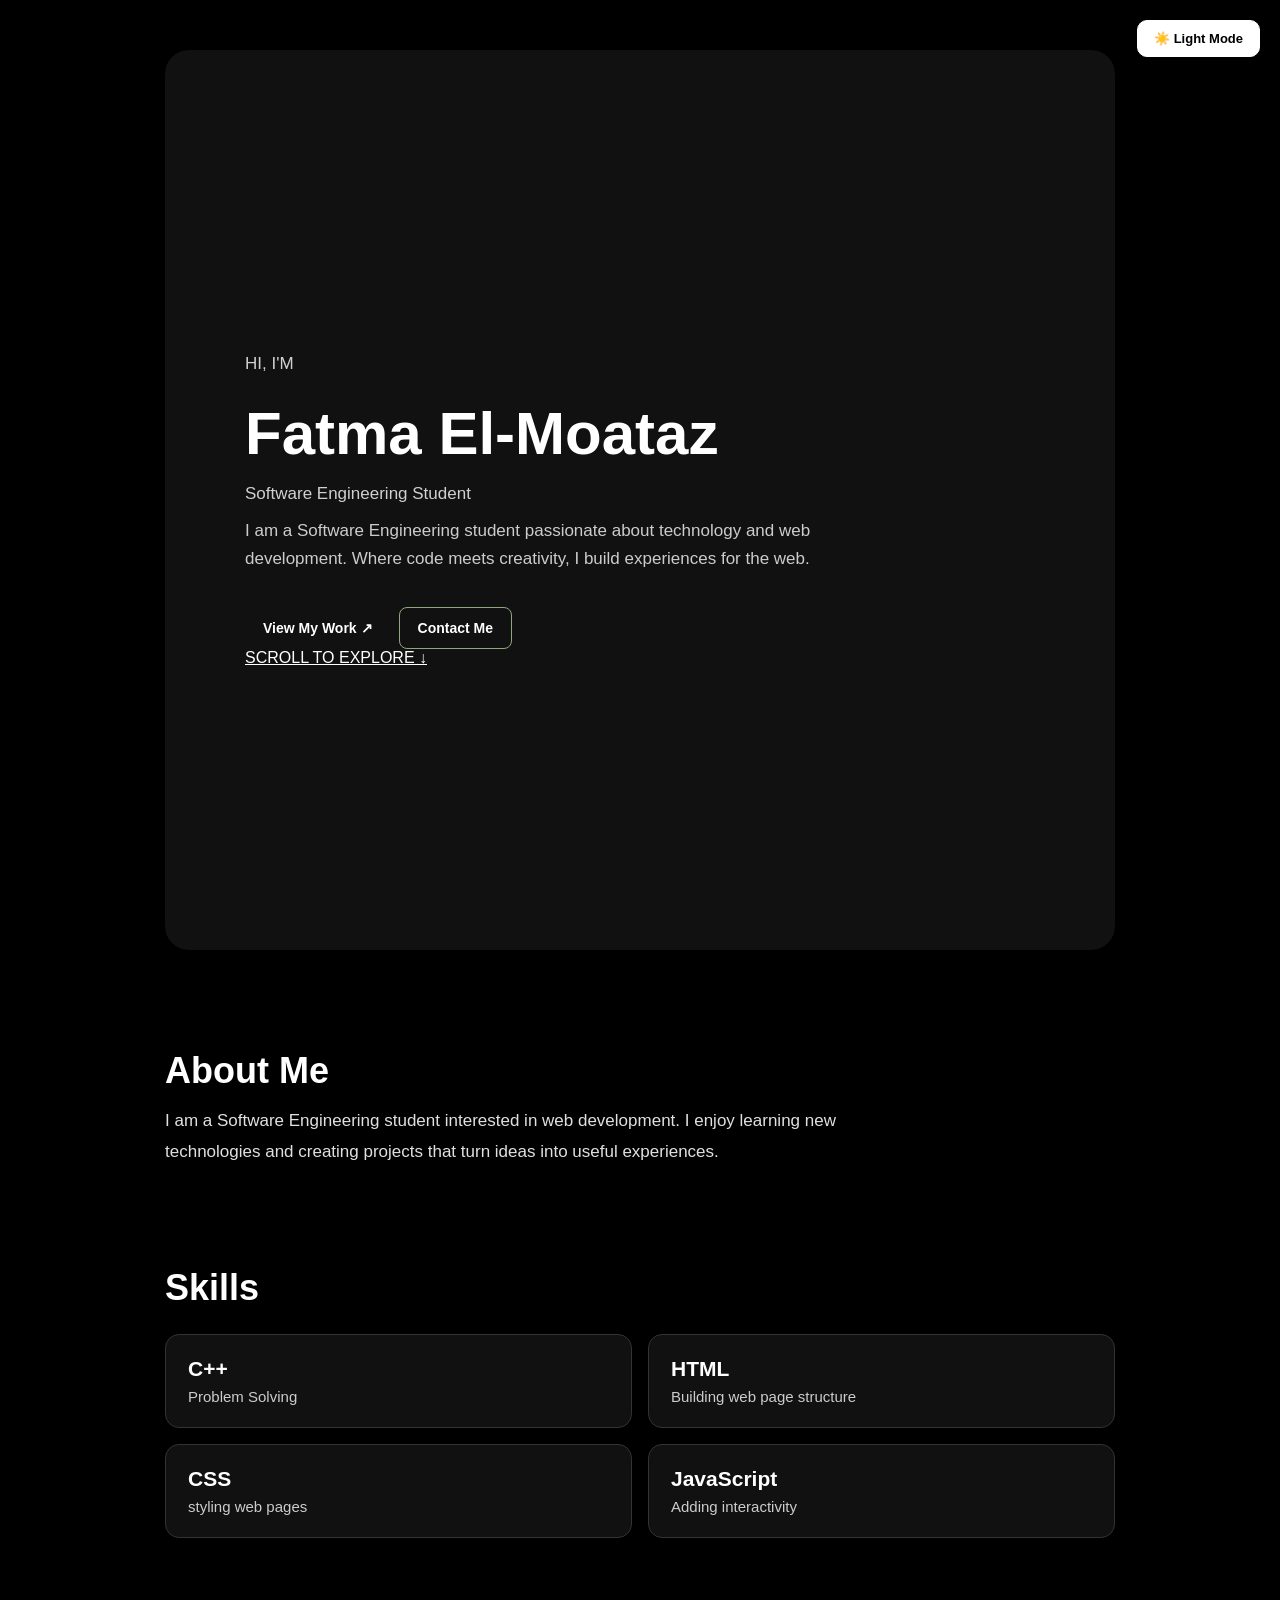
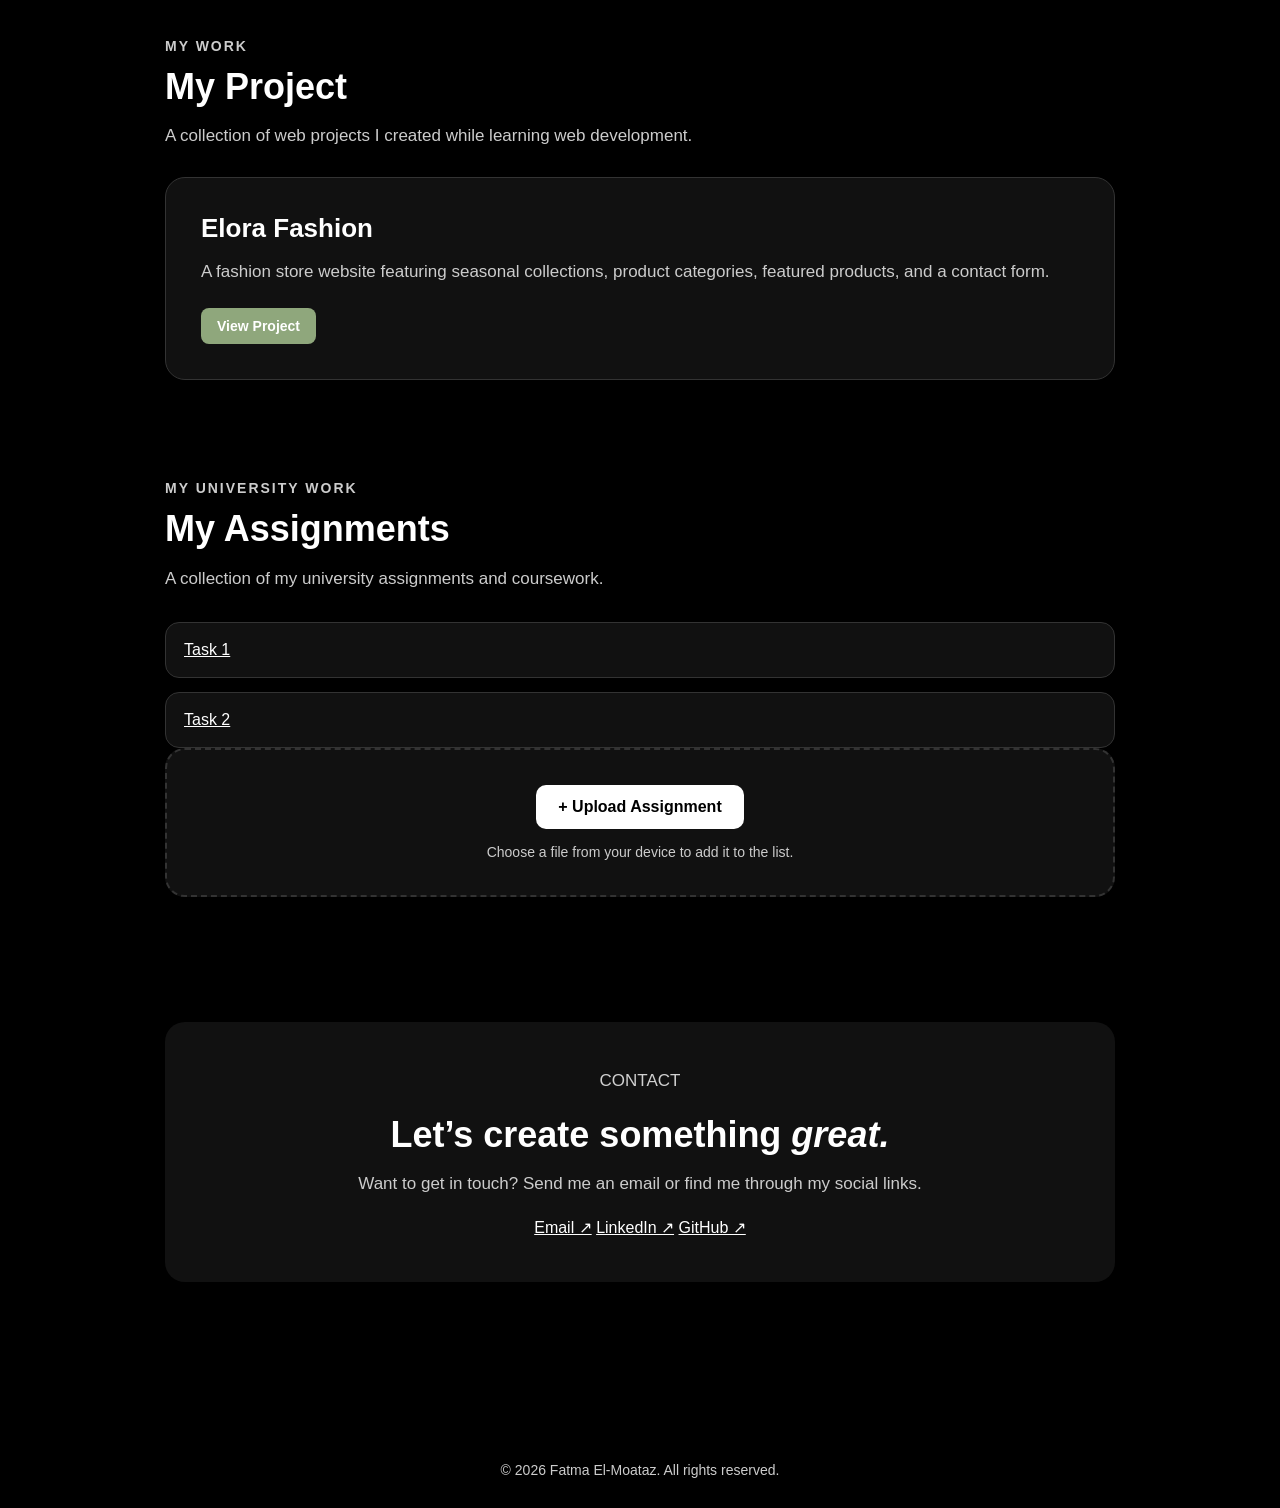
==== commit 42f13bc3: "Organize Task 2" ====
--- a/index.html
+++ b/index.html
@@ -73,23 +73,46 @@
             <a href="https://fatmaalmoataz00-prog.github.io/My-website/"  target="_blank">View Project</a>   
         </div>
     </section>
+    
     <section id="assignments">
-         <p class="section-label">MY UNIVERSITY WORK</p>
-         <h2>My assignments</h2>
-         <p class="assignments-description">A collection of my university assignments and coursework.</p>
-         <div class="upload-box">
-            <label for="assignmentFile" class="upload-button">+ Upload Assignment</label>
-             <input
+    <p class="section-label">MY UNIVERSITY WORK</p>
+    <h2>My Assignments</h2>
+    <p class="assignments-description">
+        A collection of my university assignments and coursework.
+    </p>
+    <div class="assignments-list">
+
+        <div class="assignment-item">
+            <a href="assignments/task1/index.html" target="_blank">
+                Task 1
+            </a>
+        </div>
+
+        <div class="assignment-item">
+            <a href="assignments/task2/index.html" target="_blank">
+                Task 2
+            </a>
+        </div>
+    </div>
+    <div class="upload-box">
+        <label for="assignmentFile" class="upload-button">
+            + Upload Assignment
+        </label>
+
+        <input
             type="file"
             id="assignmentFile"
             accept=".pdf,.doc,.docx,.ppt,.pptx,.zip,.cpp,.txt"
-            hidden>
-            <p>Choose a file from your device to add it to the list.</p>
-         </div>
-            <div id="assignmentsList" class="assignments-list">
-            <p class="empty-message">No assignments added yet.</p>
-         </div>
+            hidden
+        >
+
+        <p>Choose a file from your device to add it to the list.</p>
+    </div>
+
+    <div id="uploadedAssignmentsList" class="assignments-list">
+    </div>
     </section>
+    
     <section class="contact" id="contact">
         <p class="eyebrown">CONTACT</p>
         <h2>Let’s create something <em>great.</em></h2>
